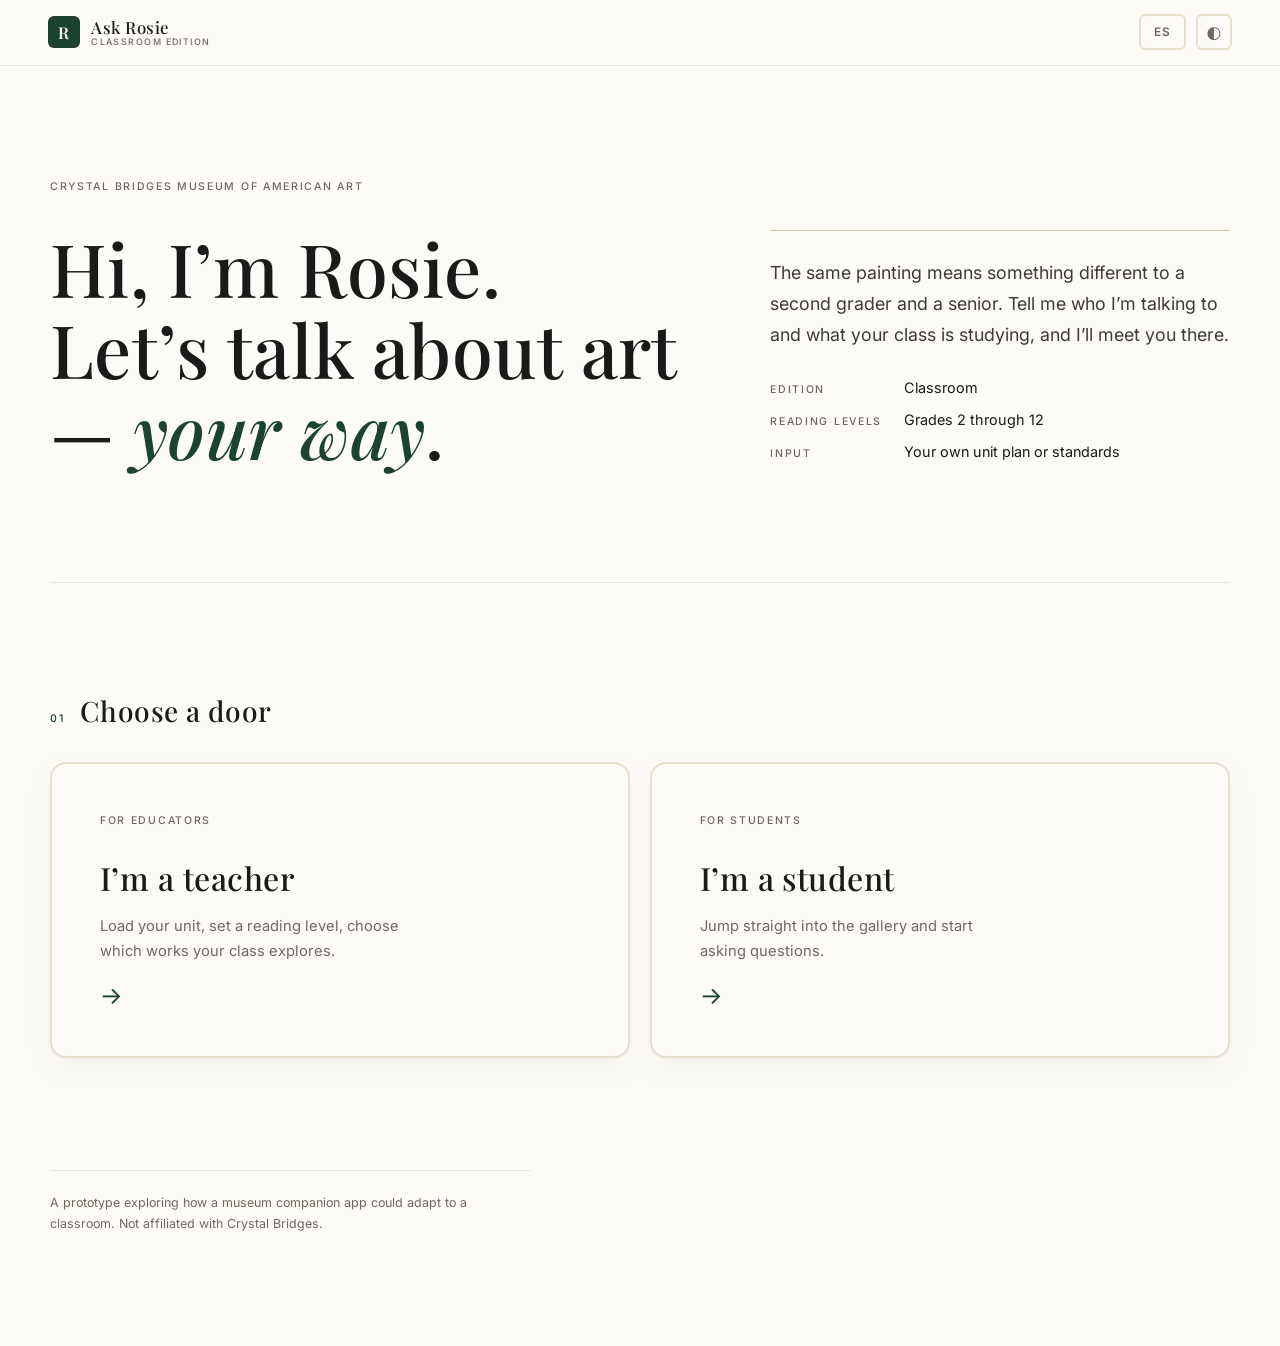
==== index.html @ 922e7816 "New" ====
<!doctype html>
<html lang="en">
<head>
<meta charset="utf-8">
<meta name="viewport" content="width=device-width, initial-scale=1">
<meta name="color-scheme" content="light dark">
<title>Ask Rosie · Classroom Edition</title>
<meta name="description" content="A curriculum-aware, grade-adaptive version of the Crystal Bridges Ask Rosie companion app.">

<!-- Playfair Display for headers, Inter for body. Both degrade to a named
     local stack in styles.css, so the standalone build still reads correctly
     with no network. -->
<link rel="preconnect" href="https://fonts.googleapis.com">
<link rel="preconnect" href="https://fonts.gstatic.com" crossorigin>
<link rel="stylesheet" href="https://fonts.googleapis.com/css2?family=Playfair+Display:ital,wght@0,400..700;1,400..600&family=Inter:wght@400;500;600&display=swap">

<link rel="stylesheet" href="styles.css">
<link rel="icon" href="data:image/svg+xml,<svg xmlns='http://www.w3.org/2000/svg' viewBox='0 0 100 100'><rect width='100' height='100' fill='%23FDFBF7'/><rect x='8' y='8' width='84' height='84' fill='none' stroke='%231A1A1A' stroke-width='5'/><text y='70' x='50' text-anchor='middle' font-size='52' fill='%231B4332' font-family='Georgia,serif'>R</text></svg>">
</head>
<body>

<a class="skip-link" href="#main" data-i18n="skip">Skip to main content</a>

<header class="topbar" id="topbar">
  <button class="brand" id="brand-home" data-i18n-label="a11y.home" aria-label="Ask Rosie home">
    <span class="brand-mark" aria-hidden="true">R</span>
    <span class="brand-text">
      <strong>Ask Rosie</strong>
      <small data-i18n="brand.edition">Classroom Edition</small>
    </span>
  </button>

  <nav class="topnav" id="topnav" data-i18n-label="a11y.main" aria-label="Main">
    <button data-nav="chat"    class="navbtn" data-i18n="nav.chat">Explore</button>
    <button data-nav="quiz"    class="navbtn" data-i18n="nav.quiz">Quiz</button>
    <button data-nav="teacher" class="navbtn" data-i18n="nav.teacher">Teacher</button>
    <button data-nav="history" class="navbtn" data-i18n="nav.history">History</button>
  </nav>

  <div class="topbar-right">
    <button class="langbtn" id="lang-toggle" data-i18n-label="a11y.lang"
            aria-label="Switch language" title="Switch language">
      <span aria-hidden="true" id="lang-current">EN</span>
    </button>
    <button class="iconbtn" id="theme-toggle" data-i18n-label="a11y.theme"
            aria-label="Toggle dark mode" title="Toggle dark mode">
      <span aria-hidden="true">◐</span>
    </button>
    <button class="userchip" id="userchip" hidden></button>
  </div>
</header>

<!-- Context strip: the visible proof that grade band and curriculum are live inputs. -->
<div class="contextbar" id="contextbar" hidden>
  <div class="ctx-inner">
    <div class="ctx-group">
      <span class="ctx-label" data-i18n="ctx.level">Reading level</span>
      <div class="bandpicker" id="bandpicker" role="group" data-i18n-label="a11y.band" aria-label="Grade band"></div>
    </div>
    <div class="ctx-group ctx-curriculum">
      <span class="ctx-label" data-i18n="ctx.unit">Class unit</span>
      <span class="ctx-value" id="ctx-curriculum">None loaded</span>
    </div>
    <div class="ctx-group ctx-topics" id="ctx-topics"></div>
  </div>
</div>

<main id="main">

  <!-- ── Landing ─────────────────────────────────────────────────────── -->
  <section class="view view-landing" id="view-landing">
    <div class="landing-inner">

      <!-- Asymmetric masthead: the headline takes seven columns, the apparatus
           beside it takes five. -->
      <div class="landing-grid">
        <div class="landing-lead">
          <p class="eyebrow" data-i18n="landing.eyebrow">Crystal Bridges Museum of American Art</p>
          <h1 class="display"><span data-i18n="landing.h1a">Hi, I’m Rosie.</span><br><span data-i18n="landing.h1b">Let’s talk about art —</span> <em data-i18n="landing.h1em">your way</em>.</h1>
        </div>

        <aside class="landing-aside">
          <span class="rule" aria-hidden="true"></span>
          <p class="lede" data-i18n="landing.lede">The same painting means something different to a second grader and a senior. Tell me who I’m talking to and what your class is studying, and I’ll meet you there.</p>
          <dl class="spec">
            <dt data-i18n="landing.spec1k">Edition</dt><dd data-i18n="landing.spec1v">Classroom</dd>
            <dt data-i18n="landing.spec2k">Reading levels</dt><dd data-i18n="landing.spec2v">Grades 2 through 12</dd>
            <dt data-i18n="landing.spec3k">Input</dt><dd data-i18n="landing.spec3v">Your own unit plan or standards</dd>
          </dl>
        </aside>
      </div>

      <div class="doors-block">
        <h2 class="section-label"><span class="num">01</span> <span data-i18n="landing.doors">Choose a door</span></h2>

        <div class="doors">
          <button class="door" data-door="teacher">
            <span class="door-num" data-i18n="door.teacher.eyebrow">For educators</span>
            <strong data-i18n="door.teacher.title">I’m a teacher</strong>
            <span class="door-desc" data-i18n="door.teacher.desc">Load your unit, set a reading level, choose which works your class explores.</span>
            <span class="door-icon" aria-hidden="true">→</span>
          </button>
          <button class="door" data-door="student">
            <span class="door-num" data-i18n="door.student.eyebrow">For students</span>
            <strong data-i18n="door.student.title">I’m a student</strong>
            <span class="door-desc" data-i18n="door.student.desc">Jump straight into the gallery and start asking questions.</span>
            <span class="door-icon" aria-hidden="true">→</span>
          </button>
        </div>
      </div>

      <p class="landing-note" data-i18n="landing.note">A prototype exploring how a museum companion app could adapt to a classroom. Not affiliated with Crystal Bridges.</p>
    </div>
  </section>

  <!-- ── Sign in ─────────────────────────────────────────────────────── -->
  <section class="view view-signin" id="view-signin">
    <div class="panel narrow">
      <h2 id="signin-title">Sign in</h2>
      <p class="muted" id="signin-sub"></p>
      <form id="signin-form" class="stack">
        <label class="field">
          <span data-i18n="signin.name">Your name</span>
          <input type="text" id="signin-name" required autocomplete="name" placeholder="e.g. Ms. Alvarez">
        </label>
        <label class="field" id="signin-code-field">
          <span data-i18n="signin.code">Class code</span>
          <input type="text" id="signin-code" placeholder="DEMO" autocomplete="off">
          <small class="hint"><span data-i18n="signin.hint1">Try</span> <code>DEMO</code> <span data-i18n="signin.hint2">to load a sample WWII unit.</span></small>
        </label>
        <div class="row">
          <button type="submit" class="btn primary" data-i18n="signin.continue">Continue</button>
          <button type="button" class="btn ghost" data-nav="landing" data-i18n="signin.back">Back</button>
        </div>
      </form>
      <p class="disclaimer" data-i18n="signin.disclaimer">This is a demo. Your name and settings are stored only in this browser — there is no server and no real account.</p>
    </div>
  </section>

  <!-- ── Reading level ───────────────────────────────────────────────
       Chosen once, before the gallery opens, and remembered from then on.
       The chat itself carries no level control -- it is a bare surface. -->
  <section class="view view-level" id="view-level">
    <div class="level-inner">
      <p class="eyebrow" data-i18n="level.eyebrow">Before we start</p>
      <h2 class="level-title" data-i18n="level.title">How should Rosie talk to you?</h2>
      <p class="lede" data-i18n="level.lede">Every answer is written from scratch for the level you pick. Choose the one that fits your class — you can change it later from the gallery.</p>

      <div class="bandpicker stack" id="bandpicker-level" role="group" data-i18n-label="a11y.band" aria-label="Grade band"></div>

      <div class="band-preview" id="level-preview"></div>

      <div class="row level-actions">
        <button type="button" class="btn primary" id="btn-level-continue" data-i18n="level.enter">Enter the gallery</button>
        <button type="button" class="btn ghost" id="btn-level-back" data-i18n="level.back">Back</button>
      </div>
    </div>
  </section>

  <!-- ── Student chat ────────────────────────────────────────────────── -->
  <section class="view view-chat" id="view-chat">
    <div class="chatwrap">

      <!-- The chat runs without app chrome. This row is all of it: a way out,
           and the gallery folded into a menu that is closed by default. -->
      <div class="chatbar">
        <button class="chat-exit" id="chat-exit" data-i18n-label="chat.leave" aria-label="Leave the gallery" title="Leave the gallery">
          <span aria-hidden="true">←</span>
        </button>

        <div class="gallerymenu" id="gallerymenu">
          <button type="button" class="gallery-trigger" id="gallery-trigger"
                  aria-expanded="false" aria-controls="gallery-panel">
            <span class="gt-eyebrow" data-i18n="chat.gallery">Gallery</span>
            <span class="gt-current" id="gallery-current">—</span>
            <span class="gt-caret" aria-hidden="true">▾</span>
          </button>

          <div class="gallery-panel" id="gallery-panel" role="group" data-i18n-label="chat.a11yWorks" aria-label="Artworks in this class" hidden>
            <p class="gallery-sub" id="gallery-sub"></p>
            <div class="gallery-list" id="gallery-list"></div>
            <p class="gallery-foot">
              <span data-i18n="ctx.level">Reading level</span> <strong id="gallery-band">—</strong>
              <button type="button" class="linkbtn" id="btn-change-band" data-i18n="chat.change">Change</button>
            </p>
          </div>
        </div>
      </div>

      <div class="artwork-header" id="artwork-header"></div>

      <div class="thread" id="thread" aria-live="polite" data-i18n-label="chat.a11yThread" aria-label="Conversation with Rosie"></div>

      <div class="composer">
        <div class="chips" id="chips" data-i18n-label="chat.a11ySuggest" aria-label="Suggested questions"></div>
        <form class="composer-form" id="composer-form">
          <label class="sr-only" for="composer-input" data-i18n="chat.askLabel">Ask Rosie a question</label>
          <input type="text" id="composer-input" data-i18n-ph="chat.askPh" placeholder="Ask Rosie about this painting…" autocomplete="off">
          <button type="submit" class="btn primary" id="composer-send" data-i18n="chat.ask">Ask</button>
        </form>
        <div class="composer-actions">
          <button class="btn small ghost" id="btn-quiz-this" data-i18n="chat.quizThis">Quiz me on this work</button>
          <button class="btn small ghost" id="btn-new-chat" data-i18n="chat.newChat">Start a new conversation</button>
        </div>
      </div>
    </div>
  </section>

  <!-- ── Teacher dashboard ───────────────────────────────────────────── -->
  <section class="view view-teacher" id="view-teacher">
    <div class="teacher-grid">

      <div class="panel">
        <h2><span class="num">01</span> <span data-i18n="teacher.s1">Load your curriculum</span></h2>
        <p class="muted" data-i18n="teacher.s1sub">Paste a unit plan or standards. Rosie scans it for focus topics and suggests which works fit.</p>

        <div class="presets" id="presets"></div>

        <details class="paste-block" id="paste-block">
          <summary data-i18n="teacher.paste">Or paste your own unit</summary>
          <label class="field">
            <span class="sr-only" data-i18n="teacher.unitTitle">Unit title</span>
            <input type="text" id="unit-title" data-i18n-ph="teacher.unitTitlePh" placeholder="Unit title (e.g. Unit 4: The Home Front)">
          </label>
          <label class="field">
            <span class="sr-only" data-i18n="teacher.unitText">Curriculum text</span>
            <textarea id="unit-text" rows="8" data-i18n-ph="teacher.unitTextPh" placeholder="Paste your unit description, essential questions, vocabulary, or standards here…"></textarea>
          </label>
          <div class="row">
            <button class="btn primary" id="btn-parse" data-i18n="teacher.analyze">Analyze unit</button>
            <button class="btn ghost" id="btn-upload" data-i18n="teacher.upload">Upload a .txt file</button>
            <input type="file" id="file-input" accept=".txt,.md,text/plain" data-i18n-label="teacher.a11yUpload" aria-label="Upload a curriculum text file" hidden>
          </div>
        </details>

        <div class="parsed" id="parsed" hidden>
          <h3 data-i18n="teacher.detected">Detected focus topics</h3>
          <p class="muted small" data-i18n="teacher.detectedSub">Rosie will steer answers toward these. Remove any that don’t fit — this is keyword matching, not comprehension.</p>
          <div class="topicchips" id="topicchips"></div>
          <button class="btn small ghost" id="btn-clear-curriculum" data-i18n="teacher.clearUnit">Clear this unit</button>
        </div>
      </div>

      <div class="panel">
        <h2><span class="num">02</span> <span data-i18n="teacher.s2">Set the reading level</span></h2>
        <p class="muted" data-i18n="teacher.s2sub">Every answer Rosie gives is rewritten for this band.</p>
        <div class="bandpicker large" id="bandpicker-teacher" role="group" data-i18n-label="a11y.band" aria-label="Grade band"></div>
        <div class="band-preview" id="band-preview"></div>
      </div>

      <div class="panel span-2">
        <h2><span class="num">03</span> <span data-i18n="teacher.s3">Choose which works your class explores</span></h2>
        <p class="muted" id="scope-note">All works are available. Load a unit above and Rosie will suggest a focused set.</p>
        <div class="scope-grid" id="scope-grid"></div>
      </div>

      <div class="panel span-2">
        <h2 data-i18n="teacher.activity">Class activity</h2>
        <p class="muted small" data-i18n="teacher.activitySub">Quiz results and conversations from this class.</p>
        <div class="activity" id="activity"></div>
      </div>

    </div>
  </section>

  <!-- ── Quiz ────────────────────────────────────────────────────────── -->
  <section class="view view-quiz" id="view-quiz">
    <div class="quizwrap" id="quizwrap"></div>
  </section>

  <!-- ── History ─────────────────────────────────────────────────────── -->
  <section class="view view-history" id="view-history">
    <div class="panel">
      <h2 data-i18n="hist.chats">Your conversations</h2>
      <p class="muted" data-i18n="hist.chatsSub">Saved in this browser only. Signing in is what makes them persist across sessions.</p>
      <div class="historylist" id="historylist"></div>
    </div>
    <div class="panel">
      <h2 data-i18n="hist.quizzes">Your quiz results</h2>
      <div class="historylist" id="quizhistory"></div>
    </div>
    <div class="panel danger-panel">
      <h2 data-i18n="hist.reset">Reset demo</h2>
      <p class="muted" data-i18n="hist.resetSub">Clears everything stored in this browser and returns to the start.</p>
      <button class="btn danger" id="btn-reset" data-i18n="hist.resetBtn">Reset all demo data</button>
    </div>
  </section>

</main>

<script type="module" src="js/app.js"></script>
</body>
</html>
---- styles.css ----
/* Ask Rosie · Classroom Edition
 *
 * Editorial, high-contrast, minimalist — but soft-edged.
 *
 *   Ground     cream          #FDFBF7
 *   Text       deep charcoal  #1A1A1A
 *   Accent     forest green   #1B4332
 *   Headers    Playfair Display, tracked open
 *   Body       Inter
 *
 * Rules the whole sheet obeys:
 *   · Cards carry a 2px rule, but a warm, low-contrast one -- structure without
 *     a hard black outline. Charcoal at full strength is reserved for emphasis:
 *     an active state, a focused field, a button that wants to be pressed.
 *   · Corners are rounded on a three-step scale. Nothing is a hard 90° box and
 *     nothing is a pill.
 *   · Dividers inside a card are hairlines, not rules.
 *   · Sections breathe at 4rem minimum.
 *   · Grids are asymmetrical -- a wide column against a narrow one.
 *   · Gradients are reserved for the artwork stand-ins (they stand in for
 *     paintings); no UI surface uses one.
 */

:root {
  /* palette */
  --cream:     #FDFBF7;
  --cream-2:   #F6F2E9;   /* the one deeper paper tone, for insets */
  --charcoal:  #1A1A1A;
  --forest:    #1B4332;

  --bg:        var(--cream);
  --surface:   var(--cream-2);
  --surface-2: rgba(26, 26, 26, .05);
  --ink:       var(--charcoal);
  --ink-2:     #3D3B38;
  --ink-3:     #6E6960;
  --line:      var(--charcoal);          /* emphasis only */
  --edge:      #E6DFCE;                  /* the soft 2px card rule */
  --edge-hover:#CFC5AC;
  --hair:      rgba(26, 26, 26, .09);    /* dividers inside a card */
  --accent:    var(--forest);
  --focus:     var(--forest);
  --danger:    #8A1C13;

  --serif: 'Playfair Display', 'Iowan Old Style', 'Palatino Linotype', Palatino,
           Georgia, 'Times New Roman', serif;
  --sans:  'Inter', ui-sans-serif, system-ui, -apple-system, BlinkMacSystemFont,
           'Segoe UI', Roboto, 'Helvetica Neue', Arial, sans-serif;
  --mono:  ui-monospace, SFMono-Regular, Menlo, Consolas, monospace;

  --bd:   2px;                            /* the border-2 cards share */
  --r-sm: 6px;
  --r:    10px;
  --r-lg: 16px;
  --r-xl: 20px;

  --maxw: 1180px;
  --pad:  clamp(1.25rem, 5vw, 3rem);
  --sec:  clamp(4rem, 9vw, 7rem);         /* py-16 floor between sections */

  /* One shadow, barely there — it takes the last of the hardness off an edge. */
  --shadow: 0 1px 2px rgba(26, 26, 26, .03), 0 10px 30px rgba(26, 26, 26, .045);
  --shadow-lift: 0 2px 6px rgba(26, 26, 26, .05), 0 18px 44px rgba(26, 26, 26, .08);
}

/* Dark is the inverse of the same three colours: charcoal ground, cream text,
   and the green lifted until it carries on a dark field. */
:root[data-theme="dark"] {
  --bg:        #17171A;
  --surface:   #1F1F21;
  --surface-2: rgba(253, 251, 247, .07);
  --ink:       #FDFBF7;
  --ink-2:     #DAD6CE;
  --ink-3:     #9C978E;
  --line:      #FDFBF7;
  --edge:      #33322F;
  --edge-hover:#4E4C47;
  --hair:      rgba(253, 251, 247, .10);
  --accent:    #74C69D;
  --focus:     #74C69D;
  --danger:    #F1837A;
  --shadow: 0 1px 2px rgba(0, 0, 0, .3), 0 10px 30px rgba(0, 0, 0, .35);
  --shadow-lift: 0 2px 6px rgba(0, 0, 0, .35), 0 18px 44px rgba(0, 0, 0, .45);
}

*, *::before, *::after { margin: 0; padding: 0; box-sizing: border-box; }

html { -webkit-text-size-adjust: 100%; }

body {
  background: var(--bg);
  color: var(--ink);
  font-family: var(--sans);
  font-size: 17px;
  line-height: 1.65;
  overflow-x: hidden;
  -webkit-font-smoothing: antialiased;
}
/* Chat runs with no top bar; nothing above it should be able to scroll. */
body.bare { overflow: hidden; }

.topbar, .contextbar, .navbtn, .btn, .chip, .bandpicker, .tag, .minichip { user-select: none; }

/* ── typography ──────────────────────────────────────────────────────────
   Serif headers, tracked open. Playfair is high-contrast enough that positive
   tracking is what keeps it editorial rather than decorative. */
h1, h2, h3 {
  font-family: var(--serif);
  font-weight: 500;
  line-height: 1.14;
  letter-spacing: .012em;
  margin: 0 0 .5em;
}
h1 { font-size: clamp(2.5rem, 6vw, 4.6rem); line-height: 1.1; letter-spacing: .006em; }
h2 { font-size: clamp(1.55rem, 2.9vw, 2.3rem); letter-spacing: .014em; }
h3 { font-size: 1.18rem; letter-spacing: .02em; }
p  { margin: 0 0 1em; }
button, input, textarea { font: inherit; color: inherit; }
code {
  font-family: var(--mono); font-size: .84em;
  background: var(--surface); border: 1px solid var(--hair);
  border-radius: var(--r-sm); padding: .12em .45em;
}

:focus-visible { outline: 2px solid var(--focus); outline-offset: 3px; border-radius: var(--r-sm); }

.sr-only {
  position: absolute; width: 1px; height: 1px; padding: 0; margin: -1px;
  overflow: hidden; clip: rect(0 0 0 0); white-space: nowrap; border: 0;
}
.skip-link {
  position: absolute; left: -999px; top: 0; z-index: 100;
  background: var(--forest); color: var(--cream); padding: .8rem 1.2rem;
  border-radius: 0 0 var(--r) 0; letter-spacing: .06em; font-size: .8rem;
}
.skip-link:focus { left: 0; }
.muted { color: var(--ink-3); }
.small { font-size: .86rem; }
[hidden] { display: none !important; }

.screen-max-width { max-width: var(--maxw); margin-inline: auto; position: relative; }

/* An eyebrow, a section label, a spec key — the sheet's one repeated device.
   Tracking is open but not extreme; the caps are small enough to stay quiet. */
.eyebrow, .ctx-label, .qcount, .band-preview .lbl, .feedback .who,
.num, .spec dt, .userchip .role, .brand-text small, .door-num {
  font-family: var(--sans);
  font-size: .66rem;
  font-weight: 500;
  letter-spacing: .16em;
  text-transform: uppercase;
}

/* ── reveal ──────────────────────────────────────────────────────────── */
@keyframes fadeUp { from { opacity: 0; transform: translateY(18px); } to { opacity: 1; transform: none; } }
.view.active { animation: fadeUp .5s cubic-bezier(.2,.7,.3,1) both; }
.view.active > * { animation: fadeUp .58s cubic-bezier(.2,.7,.3,1) .05s both; }

/* ── top bar ─────────────────────────────────────────────────────────── */
.topbar {
  position: sticky; top: 0; z-index: 40;
  display: flex; align-items: center; gap: 1rem;
  padding: .9rem var(--pad);
  background: var(--bg);
  border-bottom: 1px solid var(--hair);
}
.brand { display: flex; align-items: center; gap: .7rem; background: none; border: 0; cursor: pointer; }
.brand-mark {
  width: 32px; height: 32px; display: grid; place-items: center;
  background: var(--forest); color: var(--cream);
  font-family: var(--serif); font-size: 1.02rem; font-weight: 600; letter-spacing: .02em;
  border-radius: var(--r-sm); flex: none;
}
:root[data-theme="dark"] .brand-mark { background: var(--accent); color: #17171A; }
.brand-text { display: flex; flex-direction: column; align-items: flex-start; line-height: 1.2; }
.brand-text strong { font-family: var(--serif); font-size: 1.05rem; font-weight: 500; letter-spacing: .03em; }
.brand-text small { font-size: .56rem; color: var(--ink-3); }

.topnav { display: flex; gap: .35rem; margin-left: auto; }
.navbtn {
  background: none; border: 0; cursor: pointer; color: var(--ink-3);
  padding: .4rem .9rem; border-radius: var(--r-sm);
  font-size: .86rem; font-weight: 500; letter-spacing: .01em;
  transition: color .25s ease, background .25s ease;
}
.navbtn:hover { color: var(--ink); background: var(--surface-2); }
.navbtn.active { color: var(--accent); background: var(--surface); }

.topbar-right { display: flex; align-items: center; gap: .6rem; margin-left: auto; }
/* A hidden nav is still a sibling, so the guard has to test for it. */
.topnav:not([hidden]) + .topbar-right { margin-left: 0; }
.iconbtn {
  width: 36px; height: 36px; display: grid; place-items: center;
  background: transparent; border: var(--bd) solid var(--edge); border-radius: var(--r-sm);
  cursor: pointer; color: var(--ink-3);
  transition: background .25s ease, color .25s ease, border-color .25s ease;
}
.iconbtn:hover { background: var(--surface); color: var(--ink); border-color: var(--edge-hover); }
/* Language toggle: shows the language you would switch TO, the way a
   bilingual sign does, rather than the one you are already reading. */
.langbtn {
  height: 36px; padding: 0 .8rem; display: grid; place-items: center;
  background: transparent; border: var(--bd) solid var(--edge); border-radius: var(--r-sm);
  cursor: pointer; color: var(--ink-3);
  font-size: .74rem; font-weight: 600; letter-spacing: .1em;
  transition: background .25s ease, color .25s ease, border-color .25s ease;
}
.langbtn:hover { background: var(--surface); color: var(--ink); border-color: var(--edge-hover); }

.userchip {
  display: flex; align-items: center; gap: .55rem;
  background: transparent; border: var(--bd) solid var(--edge); border-radius: var(--r);
  padding: .25rem .85rem .25rem .3rem; cursor: pointer; font-size: .84rem; color: var(--ink);
  transition: background .25s ease, border-color .25s ease;
}
.userchip:hover { background: var(--surface); border-color: var(--edge-hover); }
.userchip .avatar {
  width: 27px; height: 27px; border-radius: var(--r-sm);
  background: var(--forest); color: var(--cream);
  display: grid; place-items: center; font-size: .68rem; font-weight: 600; flex: none;
}
:root[data-theme="dark"] .userchip .avatar { background: var(--accent); color: #17171A; }
.userchip .role { color: var(--ink-3); font-size: .56rem; }

/* ── context bar (quiz + teacher only) ───────────────────────────────── */
.contextbar {
  position: sticky; top: 58px; z-index: 30;
  background: var(--surface);
  border-bottom: 1px solid var(--hair);
}
.ctx-inner {
  max-width: var(--maxw); margin-inline: auto;
  display: flex; align-items: center; gap: 1.8rem; flex-wrap: wrap;
  padding: .7rem var(--pad);
}
.ctx-group { display: flex; align-items: center; gap: .7rem; min-width: 0; }
.ctx-label { color: var(--ink-3); white-space: nowrap; }
.ctx-value {
  font-size: .88rem; font-weight: 500; color: var(--ink);
  white-space: nowrap; overflow: hidden; text-overflow: ellipsis; max-width: 30ch;
}
.ctx-value.empty { font-weight: 400; color: var(--ink-3); }
.ctx-topics { display: flex; gap: .4rem; flex-wrap: wrap; }
.minichip {
  font-size: .7rem; padding: .18rem .65rem; border-radius: var(--r-sm);
  border: 1px solid var(--hair); color: var(--ink-2); white-space: nowrap;
}

/* ── band picker — a soft segmented control ──────────────────────────── */
.bandpicker {
  display: inline-flex; padding: 3px; gap: 2px;
  border: var(--bd) solid var(--edge); border-radius: var(--r);
  background: var(--bg);
}
.bandpicker button {
  border: 0; background: none; cursor: pointer; border-radius: var(--r-sm);
  padding: .34rem .85rem; font-size: .82rem; font-weight: 500;
  color: var(--ink-3);
  transition: background .25s ease, color .25s ease;
}
.bandpicker button:hover { color: var(--ink); background: var(--surface-2); }
.bandpicker button[aria-pressed="true"] { background: var(--forest); color: var(--cream); }
:root[data-theme="dark"] .bandpicker button[aria-pressed="true"] { background: var(--accent); color: #17171A; }
.bandpicker.large button { padding: .7rem 1.4rem; font-size: .92rem; }

/* The level step's variant: a stacked list, each option carrying its full label. */
.bandpicker.stack {
  display: grid; grid-template-columns: 1fr 1fr; gap: 4px;
  width: 100%; padding: 4px;
}
.bandpicker.stack button {
  display: flex; flex-direction: column; align-items: flex-start; gap: .1rem;
  padding: 1rem 1.2rem; border-radius: var(--r-sm); text-align: left;
}
.bandpicker.stack button strong { font-family: var(--serif); font-size: 1.15rem; font-weight: 500; letter-spacing: .02em; }
.bandpicker.stack button span { font-size: .82rem; opacity: .72; }

/* ── buttons ─────────────────────────────────────────────────────────────
   Sentence case, not caps — tracked-out capitals read as hard. Every button
   still trades its fill and text on hover, over a quarter second. */
.btn {
  display: inline-flex; align-items: center; justify-content: center; gap: .45rem;
  padding: .68rem 1.5rem;
  border: var(--bd) solid var(--edge); border-radius: var(--r);
  background: var(--bg); color: var(--ink);
  cursor: pointer; font-size: .92rem; font-weight: 500; letter-spacing: .005em;
  transition: background .28s cubic-bezier(.2,.7,.3,1),
              color .28s cubic-bezier(.2,.7,.3,1),
              border-color .28s ease, box-shadow .28s ease, transform .18s ease;
}
.btn:hover { background: var(--surface); border-color: var(--edge-hover); box-shadow: var(--shadow); }
.btn:active { transform: translateY(1px); box-shadow: none; }

.btn.primary { background: var(--forest); border-color: var(--forest); color: var(--cream); }
.btn.primary:hover { background: transparent; color: var(--forest); border-color: var(--forest); box-shadow: none; }
:root[data-theme="dark"] .btn.primary { background: var(--accent); border-color: var(--accent); color: #17171A; }
:root[data-theme="dark"] .btn.primary:hover { background: transparent; color: var(--accent); }

.btn.ghost { background: transparent; border-color: transparent; color: var(--ink-3); }
.btn.ghost:hover { background: var(--surface); color: var(--ink); border-color: var(--edge); box-shadow: none; }

.btn.small { padding: .46rem 1rem; font-size: .84rem; border-radius: var(--r-sm); }
.btn.danger { background: var(--danger); border-color: var(--danger); color: var(--cream); }
.btn.danger:hover { background: transparent; color: var(--danger); box-shadow: none; }
.btn:disabled { opacity: .32; cursor: not-allowed; }
.btn:disabled:hover { background: var(--bg); color: var(--ink); box-shadow: none; }
.btn.primary:disabled:hover { background: var(--forest); color: var(--cream); }

/* A text button, for the one or two places a bordered one would shout. */
.linkbtn {
  border: 0; background: none; cursor: pointer; padding: 0;
  color: var(--accent); font-size: inherit; font-weight: 500;
  border-bottom: 1px solid transparent;
  transition: border-color .25s ease;
}
.linkbtn:hover { border-bottom-color: currentColor; }

/* ── fields ──────────────────────────────────────────────────────────── */
.field { display: flex; flex-direction: column; gap: .45rem; margin-bottom: 1.2rem; }
.field > span {
  font-size: .66rem; font-weight: 500; letter-spacing: .16em;
  text-transform: uppercase; color: var(--ink-3);
}
.field input, .field textarea {
  width: 100%; padding: .85rem 1.05rem;
  border: var(--bd) solid var(--edge); border-radius: var(--r);
  background: var(--bg); color: var(--ink); font-size: .95rem;
  transition: border-color .25s ease, box-shadow .25s ease;
}
.field input:hover, .field textarea:hover { border-color: var(--edge-hover); }
.field input:focus, .field textarea:focus { border-color: var(--accent); box-shadow: var(--shadow); }
.field textarea { resize: vertical; min-height: 140px; font-family: var(--sans); line-height: 1.65; }
.field .hint { font-size: .78rem; color: var(--ink-3); }
.row { display: flex; gap: .8rem; flex-wrap: wrap; align-items: center; }

/* ── views & panels ──────────────────────────────────────────────────── */
.view { display: none; }
.view.active { display: block; }
.view.view-chat.active { display: grid; }

.panel {
  background: var(--bg);
  border: var(--bd) solid var(--edge); border-radius: var(--r-lg);
  box-shadow: var(--shadow);
  padding: clamp(1.6rem, 3.5vw, 2.6rem);
  margin-bottom: 1.5rem;
}
.panel > h2 { display: flex; align-items: baseline; gap: .7rem; }
.panel.narrow { max-width: 480px; margin: var(--sec) auto; }
.disclaimer {
  font-size: .78rem; color: var(--ink-3);
  border-top: 1px solid var(--hair); padding-top: 1rem; margin: 1.6rem 0 0;
}

.rule { display: block; width: 100%; height: 1px; background: var(--edge-hover); }

/* ── landing — asymmetrical: 7 columns of type against 5 of apparatus ─── */
.view-landing { padding: 0 var(--pad) var(--sec); }
.landing-inner { max-width: var(--maxw); margin-inline: auto; }

.landing-grid {
  display: grid;
  grid-template-columns: 7fr 5fr;
  gap: clamp(2rem, 6vw, 5rem);
  align-items: end;
  padding: var(--sec) 0;
  border-bottom: 1px solid var(--hair);
}
.eyebrow { color: var(--ink-3); margin-bottom: 2rem; }
.display { margin-bottom: 0; }
.display em { font-style: italic; color: var(--forest); white-space: nowrap; }
:root[data-theme="dark"] .display em { color: var(--accent); }

.landing-aside { display: flex; flex-direction: column; gap: 1.6rem; padding-bottom: .4rem; }
.lede {
  font-family: var(--sans);
  font-size: clamp(1rem, 1.4vw, 1.12rem);
  color: var(--ink-2); font-weight: 400;
  max-width: 44ch; margin: 0; line-height: 1.75;
}
.spec { display: grid; grid-template-columns: auto 1fr; gap: .5rem 1.4rem; align-items: baseline; }
.spec dt { color: var(--ink-3); white-space: nowrap; }
.spec dd { font-size: .9rem; color: var(--ink); }

.section-label {
  display: flex; align-items: baseline; gap: 1rem;
  font-family: var(--serif); font-size: clamp(1.3rem, 2.2vw, 1.75rem);
  font-weight: 500; letter-spacing: .02em; margin: 0 0 2.2rem;
}
.num { color: var(--forest); }
:root[data-theme="dark"] .num { color: var(--accent); }

.doors-block { padding: var(--sec) 0 0; }
.doors {
  display: grid; grid-template-columns: 1fr 1fr; gap: 1.2rem;
}
.door {
  position: relative;
  display: flex; flex-direction: column; gap: .6rem; align-items: flex-start;
  text-align: left;
  padding: clamp(2rem, 4vw, 3rem);
  border: var(--bd) solid var(--edge); border-radius: var(--r-lg);
  background: var(--bg); cursor: pointer; color: inherit;
  box-shadow: var(--shadow);
  transition: background .3s cubic-bezier(.2,.7,.3,1), color .3s ease,
              border-color .3s ease, transform .3s cubic-bezier(.2,.7,.3,1),
              box-shadow .3s ease;
}
.door-num { color: var(--ink-3); margin-bottom: .8rem; }
.door strong { font-family: var(--serif); font-size: clamp(1.5rem, 2.6vw, 2rem); font-weight: 500; letter-spacing: .015em; }
.door-desc { font-size: .92rem; color: var(--ink-3); line-height: 1.7; max-width: 34ch; }
.door-icon {
  font-size: 1.5rem; line-height: 1; color: var(--forest); margin-top: .6rem;
  transition: transform .3s cubic-bezier(.2,.7,.3,1), color .3s ease;
}
.door:hover {
  background: var(--forest); border-color: var(--forest); color: var(--cream);
  transform: translateY(-4px); box-shadow: var(--shadow-lift);
}
.door:hover .door-num, .door:hover .door-desc { color: rgba(253, 251, 247, .74); }
.door:hover .door-icon { color: var(--cream); transform: translateX(10px); }
:root[data-theme="dark"] .door:hover { background: var(--accent); border-color: var(--accent); color: #17171A; }
:root[data-theme="dark"] .door:hover .door-num,
:root[data-theme="dark"] .door:hover .door-desc { color: rgba(23, 23, 26, .76); }
:root[data-theme="dark"] .door:hover .door-icon { color: #17171A; }

.landing-note {
  margin: var(--sec) 0 0; padding-top: 1.4rem;
  border-top: 1px solid var(--hair);
  font-size: .78rem; color: var(--ink-3); max-width: 60ch;
}

/* ── reading level — its own step, so the chat can stay bare ──────────── */
.view-level { padding: 0 var(--pad); }
.level-inner {
  max-width: 660px; margin-inline: auto;
  min-height: 100vh;
  display: flex; flex-direction: column; justify-content: center;
  padding: var(--sec) 0;
}
.level-title { font-size: clamp(1.9rem, 4vw, 2.9rem); margin-bottom: .5rem; }
.view-level .lede { margin-bottom: 2.2rem; max-width: 52ch; }
.view-level .band-preview { margin-top: 1.6rem; }
.level-actions { margin-top: 2rem; }

/* ── chat — a bare surface: no top bar, no context strip, no sidebar ───
   One column. The gallery is a menu that is shut until asked for. */
.view.view-chat.active { display: block; }
.view-chat { height: 100vh; }

/* ── artwork media ───────────────────────────────────────────────────────
   The SVG stand-in is the base layer and always renders. The museum photograph
   sits on top and fades in only once it has actually loaded, so an unreachable
   CDN or an offline file degrades to the stand-in with no flash and no broken
   image box. */
.media { position: relative; display: block; width: 100%; height: 100%; overflow: hidden; }
.media-img {
  position: absolute; inset: 0; width: 100%; height: 100%;
  object-fit: cover; display: block;
  opacity: 0; transition: opacity .45s ease;
}
.media-img.ready { opacity: 1; }
@media (prefers-reduced-motion: reduce) { .media-img { transition: none; } }

/* Attribution for the photograph, under the blurb in the artwork header. */
.source { font-size: .74rem; color: var(--ink-3); margin: .8rem 0 0; line-height: 1.55; }
.source a { color: var(--accent); text-decoration: none; border-bottom: 1px solid var(--hair); }
.source a:hover { border-bottom-color: currentColor; }

.chatwrap {
  display: flex; flex-direction: column;
  max-width: 880px; margin-inline: auto;
  height: 100vh; min-height: 0;
  padding: 0 var(--pad);
}

.chatbar {
  display: flex; align-items: center; gap: .7rem;
  padding: 1.1rem 0 .2rem; flex: none;
}
.chat-exit {
  width: 40px; height: 40px; flex: none; display: grid; place-items: center;
  border: var(--bd) solid var(--edge); border-radius: var(--r-sm);
  background: var(--bg); color: var(--ink-3); cursor: pointer; font-size: 1.05rem;
  transition: background .25s ease, color .25s ease, border-color .25s ease, transform .25s ease;
}
.chat-exit:hover { background: var(--surface); color: var(--ink); border-color: var(--edge-hover); transform: translateX(-3px); }

/* ── the gallery menu ────────────────────────────────────────────────── */
.gallerymenu { position: relative; min-width: 0; }

.gallery-trigger {
  display: flex; align-items: center; gap: .8rem;
  max-width: min(460px, 60vw);
  padding: .5rem .9rem .5rem 1rem;
  border: var(--bd) solid var(--edge); border-radius: var(--r);
  background: var(--bg); color: inherit; cursor: pointer; text-align: left;
  transition: background .25s ease, border-color .25s ease, box-shadow .25s ease;
}
.gallery-trigger:hover { background: var(--surface); border-color: var(--edge-hover); box-shadow: var(--shadow); }
.gallery-trigger[aria-expanded="true"] { background: var(--surface); border-color: var(--edge-hover); }
.gt-eyebrow {
  font-size: .6rem; font-weight: 500; letter-spacing: .16em; text-transform: uppercase;
  color: var(--ink-3); flex: none;
  padding-right: .8rem; border-right: 1px solid var(--hair);
}
.gt-current {
  font-family: var(--serif); font-size: 1.02rem; font-weight: 500; letter-spacing: .015em;
  white-space: nowrap; overflow: hidden; text-overflow: ellipsis; min-width: 0;
}
.gt-caret {
  flex: none; color: var(--ink-3); font-size: .8rem; line-height: 1;
  transition: transform .25s cubic-bezier(.2,.7,.3,1);
}
.gallery-trigger[aria-expanded="true"] .gt-caret { transform: rotate(180deg); }

@keyframes menuIn { from { opacity: 0; transform: translateY(-6px); } to { opacity: 1; transform: none; } }
.gallery-panel {
  position: absolute; z-index: 50;
  top: calc(100% + .5rem); left: 0;
  width: min(430px, calc(100vw - 2 * var(--pad)));
  display: flex; flex-direction: column;
  max-height: min(62vh, 520px);
  padding: 1rem 1rem .9rem;
  background: var(--bg);
  border: var(--bd) solid var(--edge); border-radius: var(--r-lg);
  box-shadow: var(--shadow-lift);
  animation: menuIn .2s cubic-bezier(.2,.7,.3,1) both;
}
.gallery-sub {
  flex: none; margin: 0 0 .7rem; padding: 0 .2rem .7rem;
  font-size: .76rem; color: var(--ink-3); border-bottom: 1px solid var(--hair);
}
.gallery-list {
  display: flex; flex-direction: column; gap: .25rem;
  flex: 1; min-height: 0; overflow-y: auto; margin: 0 -.25rem; padding: 0 .25rem;
}
.gallery-foot {
  flex: none; margin: 0; padding-top: .8rem; border-top: 1px solid var(--hair);
  font-size: .78rem; color: var(--ink-3);
  display: flex; align-items: baseline; gap: .45rem; flex-wrap: wrap;
}
.gallery-foot strong { color: var(--ink); font-weight: 500; }
.gallery-foot .linkbtn { margin-left: auto; font-size: .78rem; }

.artcard {
  display: flex; gap: .9rem; align-items: center; text-align: left; width: 100%;
  padding: .6rem; border-radius: var(--r);
  border: var(--bd) solid transparent;
  background: none; cursor: pointer; color: inherit;
  transition: background .25s ease, border-color .25s ease;
}
.artcard:hover { background: var(--surface); }
.artcard[aria-current="true"] { background: var(--surface); border-color: var(--edge-hover); }
.artcard .thumb {
  width: 54px; height: 68px; flex: none; overflow: hidden;
  border-radius: var(--r-sm); border: 1px solid var(--hair);
}
.artcard .meta { min-width: 0; }
.artcard .t { font-family: var(--serif); font-size: .99rem; font-weight: 500; line-height: 1.3; display: block; letter-spacing: .015em; }
.artcard .a { font-size: .76rem; color: var(--ink-3); display: block; margin-top: .22rem; }
.artcard .tags { display: flex; gap: .3rem; flex-wrap: wrap; margin-top: .45rem; }
.tag {
  font-size: .58rem; text-transform: uppercase; letter-spacing: .12em;
  color: var(--ink-3); border: 1px solid var(--hair); border-radius: var(--r-sm); padding: .12rem .45rem;
}
.tag.hot { color: var(--forest); border-color: color-mix(in srgb, var(--forest) 40%, transparent); }
:root[data-theme="dark"] .tag.hot { color: var(--accent); border-color: color-mix(in srgb, var(--accent) 40%, transparent); }

.chatwrap { display: flex; flex-direction: column; min-width: 0; height: 100%; overflow: hidden; padding: 0 var(--pad) 0 2.4rem; }
.artwork-header {
  display: flex; gap: 1.8rem; padding: 1.4rem 0 1.6rem; align-items: flex-start; flex: none;
  border-bottom: 1px solid var(--hair);
}
.artwork-header .frame {
  width: min(320px, 38%); flex: none; overflow: hidden;
  border-radius: var(--r); box-shadow: var(--shadow);
}
.artwork-header .info { min-width: 0; align-self: center; }
.artwork-header h2 { font-size: clamp(1.7rem, 3vw, 2.4rem); margin-bottom: .4rem; }
.artwork-header .credit {
  font-size: .66rem; letter-spacing: .14em; text-transform: uppercase;
  color: var(--ink-3); margin-bottom: 1rem;
}
.artwork-header .blurb { font-size: .95rem; color: var(--ink-2); margin: 0; max-width: 60ch; line-height: 1.75; }

.thread {
  flex: 1; overflow-y: auto; padding: 2.2rem 0;
  display: flex; flex-direction: column; gap: 1.7rem; min-height: 200px;
}
.msg { display: flex; gap: .9rem; max-width: 68ch; }
.msg.user { align-self: flex-end; flex-direction: row-reverse; }
.msg .av {
  width: 30px; height: 30px; flex: none; display: grid; place-items: center;
  font-size: .7rem; font-weight: 600; border-radius: var(--r-sm);
  border: var(--bd) solid var(--edge);
}
.msg.rosie .av { background: var(--forest); color: var(--cream); border-color: var(--forest); font-family: var(--serif); }
:root[data-theme="dark"] .msg.rosie .av { background: var(--accent); color: #17171A; border-color: var(--accent); }
.msg.user .av { background: transparent; color: var(--ink-3); }
.bubble { padding: 1rem 1.3rem; font-size: 1rem; line-height: 1.75; border-radius: var(--r-lg); }
.msg.rosie .bubble { background: var(--surface); border-top-left-radius: var(--r-sm); user-select: text; }
.msg.user .bubble { background: var(--forest); color: var(--cream); border-top-right-radius: var(--r-sm); }
:root[data-theme="dark"] .msg.user .bubble { background: var(--accent); color: #17171A; }
.msg .bandtag {
  display: inline-flex; align-items: center; gap: .5rem;
  font-size: .62rem; letter-spacing: .14em; text-transform: uppercase;
  color: var(--ink-3); margin-top: .7rem; padding-left: .4rem;
}
.msg .bandtag .dot { width: 5px; height: 5px; border-radius: 999px; background: var(--accent); }
.msg .bandtag .bridge { color: var(--accent); }

.typing { display: flex; gap: .3rem; padding: .3rem 0; }
.typing span { width: 6px; height: 6px; border-radius: 999px; background: var(--ink-3); animation: bounce 1.2s infinite ease-in-out; }
.typing span:nth-child(2) { animation-delay: .16s; }
.typing span:nth-child(3) { animation-delay: .32s; }
@keyframes bounce { 0%,60%,100% { opacity:.25; transform: translateY(0);} 30% { opacity:1; transform: translateY(-5px);} }

.empty-thread {
  text-align: center; color: var(--ink-3); padding: 3.5rem 1rem;
  font-family: var(--serif); font-size: 1.15rem; line-height: 1.6; letter-spacing: .015em;
}
.empty-thread em { color: var(--ink); font-style: italic; }

.composer { border-top: 1px solid var(--hair); padding: 1.2rem 0 1.4rem; flex: none; }
.chips { display: flex; gap: .5rem; flex-wrap: wrap; margin-bottom: 1rem; }
.chip {
  padding: .45rem 1rem; border-radius: var(--r);
  border: var(--bd) solid var(--edge); background: transparent;
  cursor: pointer; font-size: .86rem; color: var(--ink-2);
  transition: background .25s ease, color .25s ease, border-color .25s ease;
}
.chip:hover { background: var(--surface); color: var(--ink); border-color: var(--edge-hover); }
.chip.relevant { color: var(--forest); border-color: color-mix(in srgb, var(--forest) 35%, transparent); }
.chip.relevant:hover { background: var(--forest); color: var(--cream); border-color: var(--forest); }
:root[data-theme="dark"] .chip.relevant { color: var(--accent); border-color: color-mix(in srgb, var(--accent) 35%, transparent); }
:root[data-theme="dark"] .chip.relevant:hover { background: var(--accent); color: #17171A; border-color: var(--accent); }
.chip.relevant::before { content: "◆ "; font-size: .58em; vertical-align: middle; }
.composer-form { display: flex; gap: .7rem; }
.composer-form input {
  flex: 1; padding: .9rem 1.2rem; border-radius: var(--r);
  border: var(--bd) solid var(--edge); background: var(--bg); font-size: .96rem; color: var(--ink);
  transition: border-color .25s ease, box-shadow .25s ease;
}
.composer-form input:hover { border-color: var(--edge-hover); }
.composer-form input:focus { border-color: var(--accent); box-shadow: var(--shadow); }
.composer-form input::placeholder { color: var(--ink-3); }
.composer-actions { display: flex; gap: .7rem; margin-top: .9rem; flex-wrap: wrap; }

/* ── teacher — asymmetric 7/5 grid ───────────────────────────────────── */
.view-teacher { max-width: var(--maxw); margin-inline: auto; padding: 4rem var(--pad) var(--sec); }
.teacher-grid { display: grid; grid-template-columns: 7fr 5fr; gap: 1.5rem; align-items: start; }
.teacher-grid .panel { margin: 0; }
.span-2 { grid-column: 1 / -1; }

.presets { display: grid; gap: .7rem; margin-bottom: 1.6rem; }
.preset {
  display: flex; flex-direction: column; align-items: flex-start; gap: .2rem; text-align: left;
  padding: 1.2rem 1.4rem;
  border: var(--bd) solid var(--edge); border-radius: var(--r);
  background: var(--bg); cursor: pointer; color: inherit;
  transition: background .25s ease, color .25s ease, border-color .25s ease;
}
.preset:hover { background: var(--surface); border-color: var(--edge-hover); }
.preset[aria-pressed="true"] { background: var(--forest); border-color: var(--forest); color: var(--cream); }
.preset[aria-pressed="true"] span, .preset[aria-pressed="true"] .band { color: rgba(253,251,247,.8); }
:root[data-theme="dark"] .preset[aria-pressed="true"] { background: var(--accent); border-color: var(--accent); color: #17171A; }
:root[data-theme="dark"] .preset[aria-pressed="true"] span,
:root[data-theme="dark"] .preset[aria-pressed="true"] .band { color: rgba(23,23,26,.78); }
.preset strong { font-family: var(--serif); font-size: 1.18rem; font-weight: 500; letter-spacing: .015em; }
.preset span { font-size: .86rem; color: var(--ink-3); }
.preset .band { font-size: .6rem; text-transform: uppercase; letter-spacing: .16em; color: var(--forest); margin-top: .5rem; }
:root[data-theme="dark"] .preset .band { color: var(--accent); }

.paste-block {
  border: var(--bd) solid var(--edge); border-radius: var(--r);
  padding: 1.1rem 1.3rem; background: var(--bg);
}
.paste-block summary { cursor: pointer; font-size: .88rem; color: var(--ink-3); }
.paste-block summary:hover { color: var(--ink); }
.paste-block[open] summary { margin-bottom: 1.3rem; }

.parsed { margin-top: 1.8rem; padding-top: 1.6rem; border-top: 1px solid var(--hair); }
.topicchips { display: flex; gap: .5rem; flex-wrap: wrap; margin-bottom: 1.4rem; }
.topicchip {
  display: inline-flex; align-items: center; gap: .5rem;
  padding: .32rem .45rem .32rem .85rem; font-size: .82rem; border-radius: var(--r-sm);
  border: 1px solid color-mix(in srgb, var(--forest) 40%, transparent); color: var(--forest);
}
:root[data-theme="dark"] .topicchip { border-color: color-mix(in srgb, var(--accent) 40%, transparent); color: var(--accent); }
.topicchip.skill { border-color: var(--hair); color: var(--ink-3); }
.topicchip .x { border: 0; background: none; cursor: pointer; color: inherit; opacity: .55; font-size: 1.05rem; line-height: 1; padding: 0 .25rem; }
.topicchip .x:hover { opacity: 1; }
.topicchip .why { font-size: .68rem; opacity: .65; }

.band-preview {
  margin-top: 1.6rem; padding: 1.5rem 1.6rem; border-radius: var(--r);
  background: var(--surface); border-left: 3px solid var(--forest);
  font-size: 1rem; line-height: 1.8; color: var(--ink-2); user-select: text;
}
:root[data-theme="dark"] .band-preview { border-left-color: var(--accent); }
.band-preview .lbl { color: var(--ink-3); display: block; margin-bottom: .8rem; }

.scope-grid { display: grid; grid-template-columns: repeat(auto-fill, minmax(190px, 1fr)); gap: 1.2rem; }
.scopecard {
  position: relative; display: flex; flex-direction: column; gap: .6rem; text-align: left;
  padding: .7rem; border-radius: var(--r);
  border: var(--bd) solid var(--edge); background: var(--bg); cursor: pointer; color: inherit;
  transition: border-color .25s ease, opacity .25s ease, transform .25s cubic-bezier(.2,.7,.3,1), box-shadow .25s ease;
}
.scopecard[aria-pressed="false"] { opacity: .36; }
.scopecard:hover { opacity: 1; border-color: var(--edge-hover); transform: translateY(-3px); box-shadow: var(--shadow); }
.scopecard .sframe { aspect-ratio: 4/5; overflow: hidden; border-radius: var(--r-sm); }
.scopecard .st { font-family: var(--serif); font-size: .98rem; font-weight: 500; line-height: 1.3; letter-spacing: .015em; }
.scopecard .sa { font-size: .74rem; color: var(--ink-3); }
.scopecard .badge {
  position: absolute; top: .7rem; right: .7rem; font-size: .54rem; text-transform: uppercase;
  letter-spacing: .12em; background: var(--forest); color: var(--cream);
  padding: .18rem .5rem; border-radius: var(--r-sm);
}
.scopecard .check {
  position: absolute; top: .7rem; left: .7rem; width: 22px; height: 22px; border-radius: var(--r-sm);
  background: var(--forest); color: var(--cream); display: grid; place-items: center; font-size: .68rem;
}
:root[data-theme="dark"] .scopecard .badge,
:root[data-theme="dark"] .scopecard .check { background: var(--accent); color: #17171A; }
.scopecard[aria-pressed="false"] .check { display: none; }

.activity { display: grid; gap: 0; border-top: 1px solid var(--hair); }
.actrow {
  display: flex; align-items: center; gap: 1.2rem; padding: .95rem .3rem;
  border-bottom: 1px solid var(--hair); font-size: .88rem;
}
.actrow .who { font-weight: 600; min-width: 10ch; }
.actrow .what { color: var(--ink-3); flex: 1; min-width: 0; overflow: hidden; text-overflow: ellipsis; white-space: nowrap; }
.actrow .score { font-family: var(--mono); font-size: .85rem; color: var(--ink-2); }
.actrow .score.good { color: var(--accent); font-weight: 600; }

/* ── quiz ────────────────────────────────────────────────────────────── */
.view-quiz { max-width: 820px; margin-inline: auto; padding: 4rem var(--pad) var(--sec); }
.quiz-head { display: flex; gap: 1.4rem; align-items: center; margin-bottom: 2rem; }
.quiz-head .frame { width: 78px; flex: none; overflow: hidden; border-radius: var(--r-sm); box-shadow: var(--shadow); }
.quiz-progress { height: 4px; background: var(--hair); border-radius: 999px; overflow: hidden; margin-bottom: 2.6rem; }
.quiz-progress i { display: block; height: 100%; border-radius: 999px; background: var(--forest); transition: width .5s cubic-bezier(.2,.7,.3,1); }
:root[data-theme="dark"] .quiz-progress i { background: var(--accent); }
.qcount { color: var(--ink-3); margin-bottom: 1rem; }
.qtext {
  font-family: var(--serif); font-size: clamp(1.55rem, 3.2vw, 2.2rem);
  font-weight: 500; letter-spacing: .015em; line-height: 1.28; margin-bottom: 2.2rem; user-select: text;
}
.options { display: grid; gap: .7rem; }
.option {
  text-align: left; padding: 1.05rem 1.35rem;
  border: var(--bd) solid var(--edge); border-radius: var(--r);
  background: var(--bg); cursor: pointer; font-size: .98rem; color: inherit;
  transition: background .25s ease, color .25s ease, border-color .25s ease, box-shadow .25s ease;
}
.option:hover:not(:disabled) { background: var(--surface); border-color: var(--edge-hover); box-shadow: var(--shadow); }
.option.correct { background: var(--forest); border-color: var(--forest); color: var(--cream); }
.option.wrong { background: var(--danger); border-color: var(--danger); color: var(--cream); }
:root[data-theme="dark"] .option.correct { background: var(--accent); border-color: var(--accent); color: #17171A; }
.option:disabled { cursor: default; }
.openanswer textarea {
  width: 100%; min-height: 130px; padding: 1.1rem 1.2rem;
  border: var(--bd) solid var(--edge); border-radius: var(--r); background: var(--bg);
  font-family: var(--sans); color: var(--ink); line-height: 1.75;
}

.feedback {
  margin-top: 1.6rem; padding: 1.4rem 1.6rem; border-radius: var(--r);
  background: var(--surface); border-left: 3px solid var(--forest); user-select: text;
}
:root[data-theme="dark"] .feedback { border-left-color: var(--accent); }
.feedback .who { color: var(--accent); margin-bottom: .6rem; }
.feedback p { margin: 0; font-size: .96rem; line-height: 1.75; color: var(--ink-2); }
.feedback p strong { color: var(--ink); }
.feedback .model { margin-top: 1rem; padding-top: 1rem; border-top: 1px solid var(--hair); font-size: .94rem; color: var(--ink-3); }

.quiz-result { text-align: center; padding: var(--sec) 1rem; }
.scoreball {
  width: 150px; height: 150px; border-radius: 999px; margin: 0 auto 2.2rem;
  display: grid; place-items: center; align-content: center;
  background: var(--bg); border: var(--bd) solid var(--edge); box-shadow: var(--shadow);
  font-family: var(--serif); font-size: 2.8rem; font-weight: 500; letter-spacing: .02em;
}
.scoreball small {
  display: block; font-family: var(--sans); font-size: .56rem; font-weight: 500;
  letter-spacing: .16em; text-transform: uppercase; color: var(--ink-3); margin-top: .5rem;
}

/* ── history ─────────────────────────────────────────────────────────── */
.view-history { max-width: 940px; margin-inline: auto; padding: 4rem var(--pad) var(--sec); }
.historylist { display: grid; gap: 0; border-top: 1px solid var(--hair); }
.histrow {
  display: flex; align-items: center; gap: 1.2rem; padding: .95rem .3rem;
  border-bottom: 1px solid var(--hair);
}
.histrow .hmeta { flex: 1; min-width: 0; }
.histrow .ht { font-family: var(--serif); font-size: 1.05rem; font-weight: 500; letter-spacing: .015em; }
.histrow .hs { font-size: .78rem; color: var(--ink-3); overflow: hidden; text-overflow: ellipsis; white-space: nowrap; }
.histrow .score { font-family: var(--mono); font-size: .88rem; }
.histrow .score.good { color: var(--accent); font-weight: 600; }
.danger-panel { border-color: color-mix(in srgb, var(--danger) 35%, var(--edge)); }
.emptystate {
  padding: 2.4rem; text-align: center; color: var(--ink-3); font-size: .92rem;
  border: 1px dashed var(--edge-hover); border-radius: var(--r);
}

/* ── responsive ──────────────────────────────────────────────────────── */
@media (max-width: 1000px) {
  .landing-grid { grid-template-columns: 1fr; align-items: start; gap: 2.2rem; }
  .landing-aside { padding-bottom: 0; }
  .teacher-grid { grid-template-columns: 1fr; }
}
@media (max-width: 900px) {
  .thread { min-height: 0; }
  /* Six suggestion chips stack to six rows on a phone. One scrolling row
     instead, so the input stays on screen. */
  .chips { flex-wrap: nowrap; overflow-x: auto; padding-bottom: .4rem; scrollbar-width: none; }
  .chips::-webkit-scrollbar { display: none; }
  .chip { flex: none; white-space: nowrap; }
  .brand-text small { display: none; }
  .doors { grid-template-columns: 1fr; }
  .bandpicker.stack { grid-template-columns: 1fr; }
}
@media (max-width: 620px) {
  body { font-size: 16px; }
  .topbar { flex-wrap: wrap; }
  .topnav { order: 3; width: 100%; margin-left: 0; justify-content: space-between; gap: .3rem; }
  .contextbar { position: static; }
  .ctx-inner { gap: .9rem 1.3rem; }
  .ctx-topics { display: none; }
  .artwork-header { gap: 1.1rem; padding: 1.1rem 0 1.2rem; }
  .artwork-header .frame { width: 150px; }
  /* The trigger stretches to the content edge and the panel matches it, so the
     menu can never hang off the right of a phone screen. */
  .gallerymenu { flex: 1; min-width: 0; }
  .gallery-trigger { max-width: none; width: 100%; }
  .gallery-panel { left: 0; right: 0; width: auto; max-height: 60vh; }
  .msg { max-width: 100%; }
  .spec { grid-template-columns: 1fr; gap: .1rem 0; }
  .spec dd { margin-bottom: .7rem; }
  .level-inner { min-height: auto; padding: 3.5rem 0; }
}

@media (prefers-reduced-motion: reduce) {
  *, *::before, *::after { animation-duration: .01ms !important; animation-iteration-count: 1 !important; transition-duration: .01ms !important; }
}

/* ── scrollbars ──────────────────────────────────────────────────────── */
.thread, .gallery-list, .view-quiz, .view-history, .view-teacher {
  scrollbar-width: thin;
  scrollbar-color: var(--edge-hover) transparent;
}
.thread::-webkit-scrollbar,
.gallery-list::-webkit-scrollbar { width: 8px; height: 8px; }
.thread::-webkit-scrollbar-track,
.gallery-list::-webkit-scrollbar-track { background: transparent; }
.thread::-webkit-scrollbar-thumb,
.gallery-list::-webkit-scrollbar-thumb { background: var(--edge-hover); border-radius: 999px; }
.thread::-webkit-scrollbar-thumb:hover,
.gallery-list::-webkit-scrollbar-thumb:hover { background: var(--ink-3); }
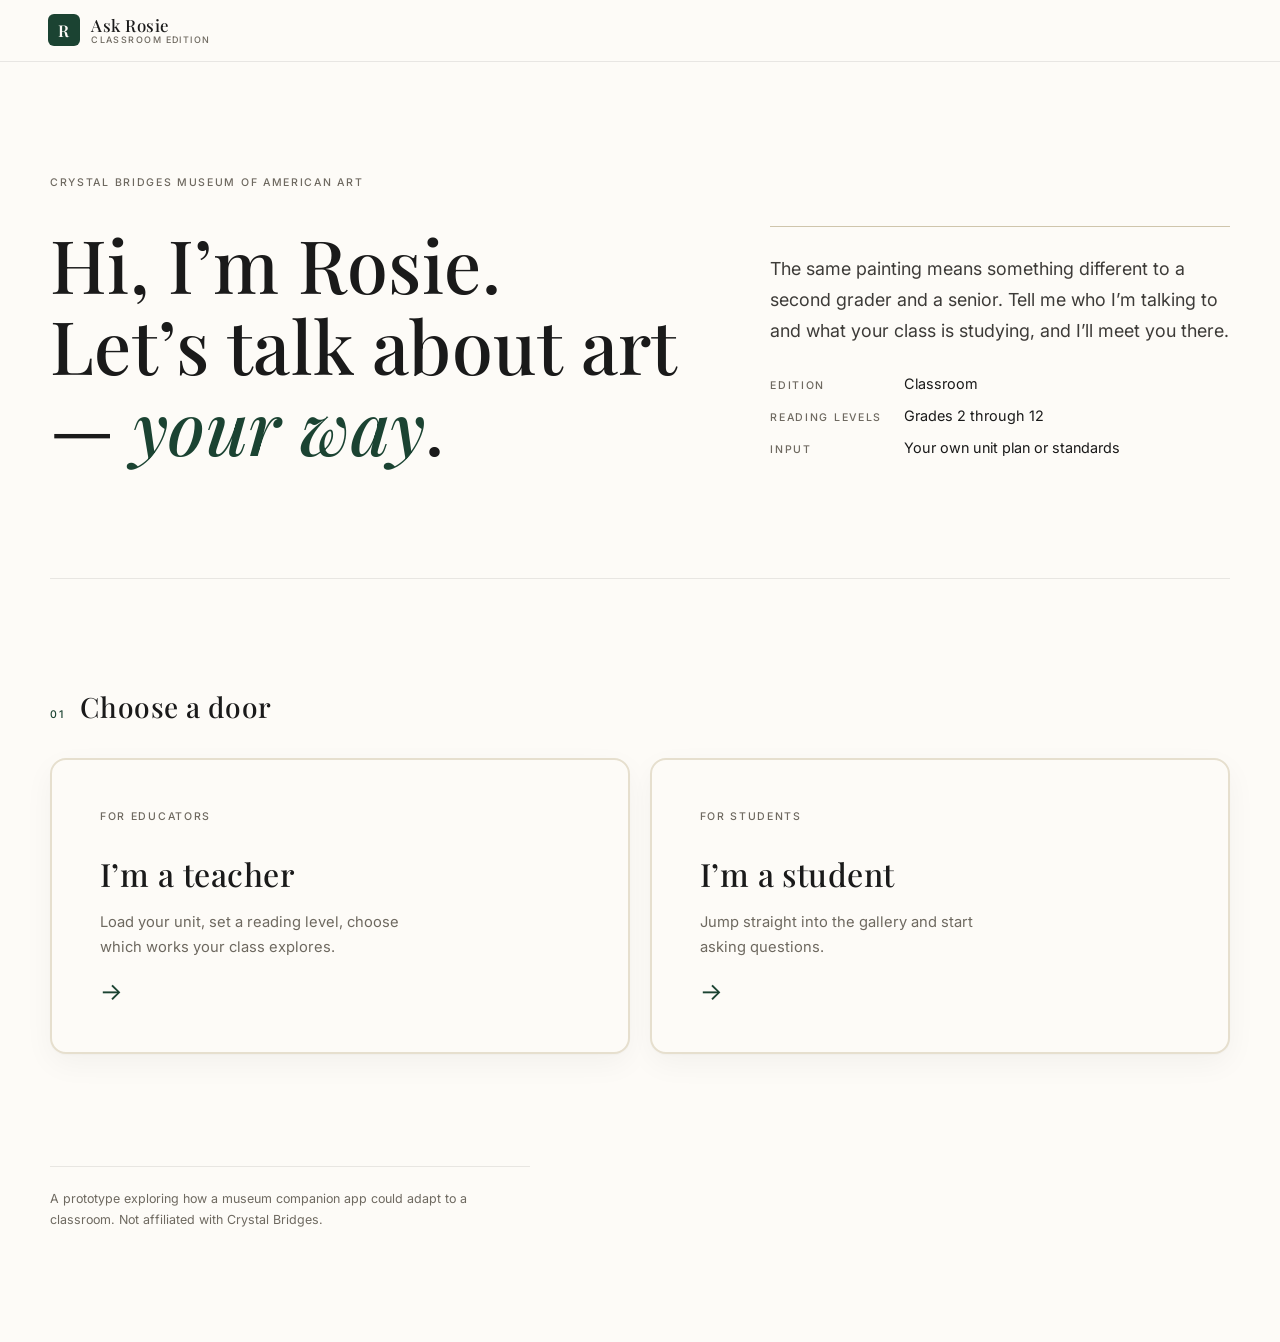
==== commit 3c0373d7: "update" ====
--- a/index.html
+++ b/index.html
@@ -2,7 +2,7 @@
 <html lang="en">
 <head>
 <meta charset="utf-8">
-<meta name="viewport" content="width=device-width, initial-scale=1">
+<meta name="viewport" content="width=device-width, initial-scale=1, viewport-fit=cover">
 <meta name="color-scheme" content="light dark">
 <title>Ask Rosie · Classroom Edition</title>
 <meta name="description" content="A curriculum-aware, grade-adaptive version of the Crystal Bridges Ask Rosie companion app.">
@@ -37,17 +37,6 @@
     <button data-nav="history" class="navbtn" data-i18n="nav.history">History</button>
   </nav>
 
-  <div class="topbar-right">
-    <button class="langbtn" id="lang-toggle" data-i18n-label="a11y.lang"
-            aria-label="Switch language" title="Switch language">
-      <span aria-hidden="true" id="lang-current">EN</span>
-    </button>
-    <button class="iconbtn" id="theme-toggle" data-i18n-label="a11y.theme"
-            aria-label="Toggle dark mode" title="Toggle dark mode">
-      <span aria-hidden="true">◐</span>
-    </button>
-    <button class="userchip" id="userchip" hidden></button>
-  </div>
 </header>
 
 <!-- Context strip: the visible proof that grade band and curriculum are live inputs. -->
@@ -144,7 +133,7 @@
     <div class="level-inner">
       <p class="eyebrow" data-i18n="level.eyebrow">Before we start</p>
       <h2 class="level-title" data-i18n="level.title">How should Rosie talk to you?</h2>
-      <p class="lede" data-i18n="level.lede">Every answer is written from scratch for the level you pick. Choose the one that fits your class — you can change it later from the gallery.</p>
+      <p class="lede" data-i18n="level.lede">Every answer is written from scratch for the level you pick. Choose the one that fits your class.</p>
 
       <div class="bandpicker stack" id="bandpicker-level" role="group" data-i18n-label="a11y.band" aria-label="Grade band"></div>
 
@@ -161,30 +150,11 @@
   <section class="view view-chat" id="view-chat">
     <div class="chatwrap">
 
-      <!-- The chat runs without app chrome. This row is all of it: a way out,
-           and the gallery folded into a menu that is closed by default. -->
+      <!-- The chat runs without app chrome. This row is all of it: a way out. -->
       <div class="chatbar">
         <button class="chat-exit" id="chat-exit" data-i18n-label="chat.leave" aria-label="Leave the gallery" title="Leave the gallery">
           <span aria-hidden="true">←</span>
         </button>
-
-        <div class="gallerymenu" id="gallerymenu">
-          <button type="button" class="gallery-trigger" id="gallery-trigger"
-                  aria-expanded="false" aria-controls="gallery-panel">
-            <span class="gt-eyebrow" data-i18n="chat.gallery">Gallery</span>
-            <span class="gt-current" id="gallery-current">—</span>
-            <span class="gt-caret" aria-hidden="true">▾</span>
-          </button>
-
-          <div class="gallery-panel" id="gallery-panel" role="group" data-i18n-label="chat.a11yWorks" aria-label="Artworks in this class" hidden>
-            <p class="gallery-sub" id="gallery-sub"></p>
-            <div class="gallery-list" id="gallery-list"></div>
-            <p class="gallery-foot">
-              <span data-i18n="ctx.level">Reading level</span> <strong id="gallery-band">—</strong>
-              <button type="button" class="linkbtn" id="btn-change-band" data-i18n="chat.change">Change</button>
-            </p>
-          </div>
-        </div>
       </div>
 
       <div class="artwork-header" id="artwork-header"></div>
@@ -192,15 +162,13 @@
       <div class="thread" id="thread" aria-live="polite" data-i18n-label="chat.a11yThread" aria-label="Conversation with Rosie"></div>
 
       <div class="composer">
-        <div class="chips" id="chips" data-i18n-label="chat.a11ySuggest" aria-label="Suggested questions"></div>
         <form class="composer-form" id="composer-form">
           <label class="sr-only" for="composer-input" data-i18n="chat.askLabel">Ask Rosie a question</label>
           <input type="text" id="composer-input" data-i18n-ph="chat.askPh" placeholder="Ask Rosie about this painting…" autocomplete="off">
           <button type="submit" class="btn primary" id="composer-send" data-i18n="chat.ask">Ask</button>
         </form>
         <div class="composer-actions">
-          <button class="btn small ghost" id="btn-quiz-this" data-i18n="chat.quizThis">Quiz me on this work</button>
-          <button class="btn small ghost" id="btn-new-chat" data-i18n="chat.newChat">Start a new conversation</button>
+          <button class="btn small ghost" id="btn-fill" data-i18n="chat.fillStart">Finish Rosie’s sentence</button>
         </div>
       </div>
     </div>
--- a/styles.css
+++ b/styles.css
@@ -85,7 +85,12 @@
 
 *, *::before, *::after { margin: 0; padding: 0; box-sizing: border-box; }
 
-html { -webkit-text-size-adjust: 100%; }
+/* Belt and suspenders against horizontal drift on iOS Safari: a sticky-positioned
+   descendant (the context bar) can rubber-band the whole page sideways by a few
+   pixels even when nothing visibly overflows, because Safari sometimes fails to
+   let a plain `overflow-x: hidden` on body alone contain it. Locking touch-action
+   to vertical panning stops that gesture from ever engaging. */
+html { -webkit-text-size-adjust: 100%; overflow-x: hidden; touch-action: pan-y; }
 
 body {
   background: var(--bg);
@@ -95,11 +100,16 @@
   line-height: 1.65;
   overflow-x: hidden;
   -webkit-font-smoothing: antialiased;
+  /* A long unbroken word -- a pasted URL in a teacher's curriculum text, an
+     unbroken title -- would otherwise force its box wider than the screen.
+     This breaks it instead; overflow-wrap is inherited, so one rule covers
+     every panel and bubble in the app. */
+  overflow-wrap: break-word;
 }
 /* Chat runs with no top bar; nothing above it should be able to scroll. */
 body.bare { overflow: hidden; }
 
-.topbar, .contextbar, .navbtn, .btn, .chip, .bandpicker, .tag, .minichip { user-select: none; }
+.topbar, .contextbar, .navbtn, .btn, .bandpicker, .minichip { user-select: none; }
 
 /* ── typography ──────────────────────────────────────────────────────────
    Serif headers, tracked open. Playfair is high-contrast enough that positive
@@ -143,7 +153,7 @@
 /* An eyebrow, a section label, a spec key — the sheet's one repeated device.
    Tracking is open but not extreme; the caps are small enough to stay quiet. */
 .eyebrow, .ctx-label, .qcount, .band-preview .lbl, .feedback .who,
-.num, .spec dt, .userchip .role, .brand-text small, .door-num {
+.num, .spec dt, .brand-text small, .door-num {
   font-family: var(--sans);
   font-size: .66rem;
   font-weight: 500;
@@ -160,7 +170,7 @@
 .topbar {
   position: sticky; top: 0; z-index: 40;
   display: flex; align-items: center; gap: 1rem;
-  padding: .9rem var(--pad);
+  padding: max(.9rem, env(safe-area-inset-top)) var(--pad) .9rem;
   background: var(--bg);
   border-bottom: 1px solid var(--hair);
 }
@@ -185,42 +195,6 @@
 }
 .navbtn:hover { color: var(--ink); background: var(--surface-2); }
 .navbtn.active { color: var(--accent); background: var(--surface); }
-
-.topbar-right { display: flex; align-items: center; gap: .6rem; margin-left: auto; }
-/* A hidden nav is still a sibling, so the guard has to test for it. */
-.topnav:not([hidden]) + .topbar-right { margin-left: 0; }
-.iconbtn {
-  width: 36px; height: 36px; display: grid; place-items: center;
-  background: transparent; border: var(--bd) solid var(--edge); border-radius: var(--r-sm);
-  cursor: pointer; color: var(--ink-3);
-  transition: background .25s ease, color .25s ease, border-color .25s ease;
-}
-.iconbtn:hover { background: var(--surface); color: var(--ink); border-color: var(--edge-hover); }
-/* Language toggle: shows the language you would switch TO, the way a
-   bilingual sign does, rather than the one you are already reading. */
-.langbtn {
-  height: 36px; padding: 0 .8rem; display: grid; place-items: center;
-  background: transparent; border: var(--bd) solid var(--edge); border-radius: var(--r-sm);
-  cursor: pointer; color: var(--ink-3);
-  font-size: .74rem; font-weight: 600; letter-spacing: .1em;
-  transition: background .25s ease, color .25s ease, border-color .25s ease;
-}
-.langbtn:hover { background: var(--surface); color: var(--ink); border-color: var(--edge-hover); }
-
-.userchip {
-  display: flex; align-items: center; gap: .55rem;
-  background: transparent; border: var(--bd) solid var(--edge); border-radius: var(--r);
-  padding: .25rem .85rem .25rem .3rem; cursor: pointer; font-size: .84rem; color: var(--ink);
-  transition: background .25s ease, border-color .25s ease;
-}
-.userchip:hover { background: var(--surface); border-color: var(--edge-hover); }
-.userchip .avatar {
-  width: 27px; height: 27px; border-radius: var(--r-sm);
-  background: var(--forest); color: var(--cream);
-  display: grid; place-items: center; font-size: .68rem; font-weight: 600; flex: none;
-}
-:root[data-theme="dark"] .userchip .avatar { background: var(--accent); color: #17171A; }
-.userchip .role { color: var(--ink-3); font-size: .56rem; }
 
 /* ── context bar (quiz + teacher only) ───────────────────────────────── */
 .contextbar {
@@ -324,7 +298,7 @@
 .field input, .field textarea {
   width: 100%; padding: .85rem 1.05rem;
   border: var(--bd) solid var(--edge); border-radius: var(--r);
-  background: var(--bg); color: var(--ink); font-size: .95rem;
+  background: var(--bg); color: var(--ink); font-size: 1rem;
   transition: border-color .25s ease, box-shadow .25s ease;
 }
 .field input:hover, .field textarea:hover { border-color: var(--edge-hover); }
@@ -446,7 +420,11 @@
 /* ── chat — a bare surface: no top bar, no context strip, no sidebar ───
    One column. The gallery is a menu that is shut until asked for. */
 .view.view-chat.active { display: block; }
-.view-chat { height: 100vh; }
+/* 100vh includes the space Safari's collapsing address bar will reclaim;
+   100dvh tracks the actual visible viewport and is what keeps the composer
+   from sitting under that bar on iPhone. The vh line is the fallback for
+   browsers without dvh support. */
+.view-chat { height: 100vh; height: 100dvh; }
 
 /* ── artwork media ───────────────────────────────────────────────────────
    The SVG stand-in is the base layer and always renders. The museum photograph
@@ -462,127 +440,36 @@
 .media-img.ready { opacity: 1; }
 @media (prefers-reduced-motion: reduce) { .media-img { transition: none; } }
 
-/* Attribution for the photograph, under the blurb in the artwork header. */
-.source { font-size: .74rem; color: var(--ink-3); margin: .8rem 0 0; line-height: 1.55; }
-.source a { color: var(--accent); text-decoration: none; border-bottom: 1px solid var(--hair); }
-.source a:hover { border-bottom-color: currentColor; }
-
 .chatwrap {
-  display: flex; flex-direction: column;
+  display: flex; flex-direction: column; min-width: 0;
   max-width: 880px; margin-inline: auto;
-  height: 100vh; min-height: 0;
-  padding: 0 var(--pad);
-}
-
+  height: 100vh; height: 100dvh; min-height: 0; overflow: hidden;
+  padding: 0 max(var(--pad), env(safe-area-inset-right)) 0 max(var(--pad), env(safe-area-inset-left));
+}
+
+/* Chat has no top bar to carry the notch's safe area, so the bar that is
+   there -- just the exit arrow -- carries it instead. */
 .chatbar {
   display: flex; align-items: center; gap: .7rem;
-  padding: 1.1rem 0 .2rem; flex: none;
+  padding: max(1.1rem, env(safe-area-inset-top)) 0 .2rem; flex: none;
 }
 .chat-exit {
-  width: 40px; height: 40px; flex: none; display: grid; place-items: center;
+  width: 44px; height: 44px; flex: none; display: grid; place-items: center;
   border: var(--bd) solid var(--edge); border-radius: var(--r-sm);
   background: var(--bg); color: var(--ink-3); cursor: pointer; font-size: 1.05rem;
   transition: background .25s ease, color .25s ease, border-color .25s ease, transform .25s ease;
 }
 .chat-exit:hover { background: var(--surface); color: var(--ink); border-color: var(--edge-hover); transform: translateX(-3px); }
 
-/* ── the gallery menu ────────────────────────────────────────────────── */
-.gallerymenu { position: relative; min-width: 0; }
-
-.gallery-trigger {
-  display: flex; align-items: center; gap: .8rem;
-  max-width: min(460px, 60vw);
-  padding: .5rem .9rem .5rem 1rem;
-  border: var(--bd) solid var(--edge); border-radius: var(--r);
-  background: var(--bg); color: inherit; cursor: pointer; text-align: left;
-  transition: background .25s ease, border-color .25s ease, box-shadow .25s ease;
-}
-.gallery-trigger:hover { background: var(--surface); border-color: var(--edge-hover); box-shadow: var(--shadow); }
-.gallery-trigger[aria-expanded="true"] { background: var(--surface); border-color: var(--edge-hover); }
-.gt-eyebrow {
-  font-size: .6rem; font-weight: 500; letter-spacing: .16em; text-transform: uppercase;
-  color: var(--ink-3); flex: none;
-  padding-right: .8rem; border-right: 1px solid var(--hair);
-}
-.gt-current {
-  font-family: var(--serif); font-size: 1.02rem; font-weight: 500; letter-spacing: .015em;
-  white-space: nowrap; overflow: hidden; text-overflow: ellipsis; min-width: 0;
-}
-.gt-caret {
-  flex: none; color: var(--ink-3); font-size: .8rem; line-height: 1;
-  transition: transform .25s cubic-bezier(.2,.7,.3,1);
-}
-.gallery-trigger[aria-expanded="true"] .gt-caret { transform: rotate(180deg); }
-
-@keyframes menuIn { from { opacity: 0; transform: translateY(-6px); } to { opacity: 1; transform: none; } }
-.gallery-panel {
-  position: absolute; z-index: 50;
-  top: calc(100% + .5rem); left: 0;
-  width: min(430px, calc(100vw - 2 * var(--pad)));
-  display: flex; flex-direction: column;
-  max-height: min(62vh, 520px);
-  padding: 1rem 1rem .9rem;
-  background: var(--bg);
-  border: var(--bd) solid var(--edge); border-radius: var(--r-lg);
+.artwork-header {
+  display: flex; justify-content: center; padding: 1.4rem 0 1.6rem; flex: none;
+  border-bottom: 1px solid var(--hair);
+}
+.artwork-header .frame {
+  width: 98%; aspect-ratio: 4 / 5; max-height: 55vh;
+  flex: none; overflow: hidden;
   box-shadow: var(--shadow-lift);
-  animation: menuIn .2s cubic-bezier(.2,.7,.3,1) both;
-}
-.gallery-sub {
-  flex: none; margin: 0 0 .7rem; padding: 0 .2rem .7rem;
-  font-size: .76rem; color: var(--ink-3); border-bottom: 1px solid var(--hair);
-}
-.gallery-list {
-  display: flex; flex-direction: column; gap: .25rem;
-  flex: 1; min-height: 0; overflow-y: auto; margin: 0 -.25rem; padding: 0 .25rem;
-}
-.gallery-foot {
-  flex: none; margin: 0; padding-top: .8rem; border-top: 1px solid var(--hair);
-  font-size: .78rem; color: var(--ink-3);
-  display: flex; align-items: baseline; gap: .45rem; flex-wrap: wrap;
-}
-.gallery-foot strong { color: var(--ink); font-weight: 500; }
-.gallery-foot .linkbtn { margin-left: auto; font-size: .78rem; }
-
-.artcard {
-  display: flex; gap: .9rem; align-items: center; text-align: left; width: 100%;
-  padding: .6rem; border-radius: var(--r);
-  border: var(--bd) solid transparent;
-  background: none; cursor: pointer; color: inherit;
-  transition: background .25s ease, border-color .25s ease;
-}
-.artcard:hover { background: var(--surface); }
-.artcard[aria-current="true"] { background: var(--surface); border-color: var(--edge-hover); }
-.artcard .thumb {
-  width: 54px; height: 68px; flex: none; overflow: hidden;
-  border-radius: var(--r-sm); border: 1px solid var(--hair);
-}
-.artcard .meta { min-width: 0; }
-.artcard .t { font-family: var(--serif); font-size: .99rem; font-weight: 500; line-height: 1.3; display: block; letter-spacing: .015em; }
-.artcard .a { font-size: .76rem; color: var(--ink-3); display: block; margin-top: .22rem; }
-.artcard .tags { display: flex; gap: .3rem; flex-wrap: wrap; margin-top: .45rem; }
-.tag {
-  font-size: .58rem; text-transform: uppercase; letter-spacing: .12em;
-  color: var(--ink-3); border: 1px solid var(--hair); border-radius: var(--r-sm); padding: .12rem .45rem;
-}
-.tag.hot { color: var(--forest); border-color: color-mix(in srgb, var(--forest) 40%, transparent); }
-:root[data-theme="dark"] .tag.hot { color: var(--accent); border-color: color-mix(in srgb, var(--accent) 40%, transparent); }
-
-.chatwrap { display: flex; flex-direction: column; min-width: 0; height: 100%; overflow: hidden; padding: 0 var(--pad) 0 2.4rem; }
-.artwork-header {
-  display: flex; gap: 1.8rem; padding: 1.4rem 0 1.6rem; align-items: flex-start; flex: none;
-  border-bottom: 1px solid var(--hair);
-}
-.artwork-header .frame {
-  width: min(320px, 38%); flex: none; overflow: hidden;
-  border-radius: var(--r); box-shadow: var(--shadow);
-}
-.artwork-header .info { min-width: 0; align-self: center; }
-.artwork-header h2 { font-size: clamp(1.7rem, 3vw, 2.4rem); margin-bottom: .4rem; }
-.artwork-header .credit {
-  font-size: .66rem; letter-spacing: .14em; text-transform: uppercase;
-  color: var(--ink-3); margin-bottom: 1rem;
-}
-.artwork-header .blurb { font-size: .95rem; color: var(--ink-2); margin: 0; max-width: 60ch; line-height: 1.75; }
+}
 
 .thread {
   flex: 1; overflow-y: auto; padding: 2.2rem 0;
@@ -602,6 +489,24 @@
 .msg.rosie .bubble { background: var(--surface); border-top-left-radius: var(--r-sm); user-select: text; }
 .msg.user .bubble { background: var(--forest); color: var(--cream); border-top-right-radius: var(--r-sm); }
 :root[data-theme="dark"] .msg.user .bubble { background: var(--accent); color: #17171A; }
+/* Mad lib: the blank is a bare underlined field inside Rosie's sentence, and the
+   student's words keep that underline once they settle in. Nothing is boxed --
+   it should look like a worksheet line, not a form. */
+.bubble .fillin {
+  display: inline; font: inherit; color: var(--forest); background: transparent;
+  border: 0; border-bottom: 2px solid var(--forest); border-radius: 0;
+  padding: 0 .2em; margin: 0 .1em; outline: none; min-width: 6ch;
+}
+.bubble .fillin::placeholder { color: var(--ink-3); font-style: italic; }
+.bubble .fillin:focus { border-bottom-color: var(--accent); background: var(--cream-2); }
+:root[data-theme="dark"] .bubble .fillin { color: var(--accent); border-bottom-color: var(--accent); }
+:root[data-theme="dark"] .bubble .fillin:focus { background: transparent; }
+.bubble mark {
+  background: transparent; color: var(--forest); font-style: italic;
+  border-bottom: 2px solid var(--forest); padding: 0 .2em;
+}
+:root[data-theme="dark"] .bubble mark { color: var(--accent); border-bottom-color: var(--accent); }
+.typing.inline { display: inline-flex; vertical-align: middle; padding: 0; margin-left: .2em; }
 .msg .bandtag {
   display: inline-flex; align-items: center; gap: .5rem;
   font-size: .62rem; letter-spacing: .14em; text-transform: uppercase;
@@ -622,24 +527,16 @@
 }
 .empty-thread em { color: var(--ink); font-style: italic; }
 
-.composer { border-top: 1px solid var(--hair); padding: 1.2rem 0 1.4rem; flex: none; }
-.chips { display: flex; gap: .5rem; flex-wrap: wrap; margin-bottom: 1rem; }
-.chip {
-  padding: .45rem 1rem; border-radius: var(--r);
-  border: var(--bd) solid var(--edge); background: transparent;
-  cursor: pointer; font-size: .86rem; color: var(--ink-2);
-  transition: background .25s ease, color .25s ease, border-color .25s ease;
-}
-.chip:hover { background: var(--surface); color: var(--ink); border-color: var(--edge-hover); }
-.chip.relevant { color: var(--forest); border-color: color-mix(in srgb, var(--forest) 35%, transparent); }
-.chip.relevant:hover { background: var(--forest); color: var(--cream); border-color: var(--forest); }
-:root[data-theme="dark"] .chip.relevant { color: var(--accent); border-color: color-mix(in srgb, var(--accent) 35%, transparent); }
-:root[data-theme="dark"] .chip.relevant:hover { background: var(--accent); color: #17171A; border-color: var(--accent); }
-.chip.relevant::before { content: "◆ "; font-size: .58em; vertical-align: middle; }
+/* The home-indicator inset keeps the Ask button clear of the swipe-up gesture
+   bar on notched iPhones; env() resolves to 0 anywhere without one. */
+.composer {
+  border-top: 1px solid var(--hair); flex: none;
+  padding: 1.2rem 0 max(1.4rem, env(safe-area-inset-bottom));
+}
 .composer-form { display: flex; gap: .7rem; }
 .composer-form input {
   flex: 1; padding: .9rem 1.2rem; border-radius: var(--r);
-  border: var(--bd) solid var(--edge); background: var(--bg); font-size: .96rem; color: var(--ink);
+  border: var(--bd) solid var(--edge); background: var(--bg); font-size: 1rem; color: var(--ink);
   transition: border-color .25s ease, box-shadow .25s ease;
 }
 .composer-form input:hover { border-color: var(--edge-hover); }
@@ -814,11 +711,6 @@
 }
 @media (max-width: 900px) {
   .thread { min-height: 0; }
-  /* Six suggestion chips stack to six rows on a phone. One scrolling row
-     instead, so the input stays on screen. */
-  .chips { flex-wrap: nowrap; overflow-x: auto; padding-bottom: .4rem; scrollbar-width: none; }
-  .chips::-webkit-scrollbar { display: none; }
-  .chip { flex: none; white-space: nowrap; }
   .brand-text small { display: none; }
   .doors { grid-template-columns: 1fr; }
   .bandpicker.stack { grid-template-columns: 1fr; }
@@ -830,13 +722,8 @@
   .contextbar { position: static; }
   .ctx-inner { gap: .9rem 1.3rem; }
   .ctx-topics { display: none; }
-  .artwork-header { gap: 1.1rem; padding: 1.1rem 0 1.2rem; }
-  .artwork-header .frame { width: 150px; }
-  /* The trigger stretches to the content edge and the panel matches it, so the
-     menu can never hang off the right of a phone screen. */
-  .gallerymenu { flex: 1; min-width: 0; }
-  .gallery-trigger { max-width: none; width: 100%; }
-  .gallery-panel { left: 0; right: 0; width: auto; max-height: 60vh; }
+  .artwork-header { padding: 1rem 0 1.1rem; }
+  .artwork-header .frame { width: 98%; max-height: 40vh; }
   .msg { max-width: 100%; }
   .spec { grid-template-columns: 1fr; gap: .1rem 0; }
   .spec dd { margin-bottom: .7rem; }
@@ -848,15 +735,11 @@
 }
 
 /* ── scrollbars ──────────────────────────────────────────────────────── */
-.thread, .gallery-list, .view-quiz, .view-history, .view-teacher {
+.thread, .view-quiz, .view-history, .view-teacher {
   scrollbar-width: thin;
   scrollbar-color: var(--edge-hover) transparent;
 }
-.thread::-webkit-scrollbar,
-.gallery-list::-webkit-scrollbar { width: 8px; height: 8px; }
-.thread::-webkit-scrollbar-track,
-.gallery-list::-webkit-scrollbar-track { background: transparent; }
-.thread::-webkit-scrollbar-thumb,
-.gallery-list::-webkit-scrollbar-thumb { background: var(--edge-hover); border-radius: 999px; }
-.thread::-webkit-scrollbar-thumb:hover,
-.gallery-list::-webkit-scrollbar-thumb:hover { background: var(--ink-3); }
+.thread::-webkit-scrollbar { width: 8px; height: 8px; }
+.thread::-webkit-scrollbar-track { background: transparent; }
+.thread::-webkit-scrollbar-thumb { background: var(--edge-hover); border-radius: 999px; }
+.thread::-webkit-scrollbar-thumb:hover { background: var(--ink-3); }
